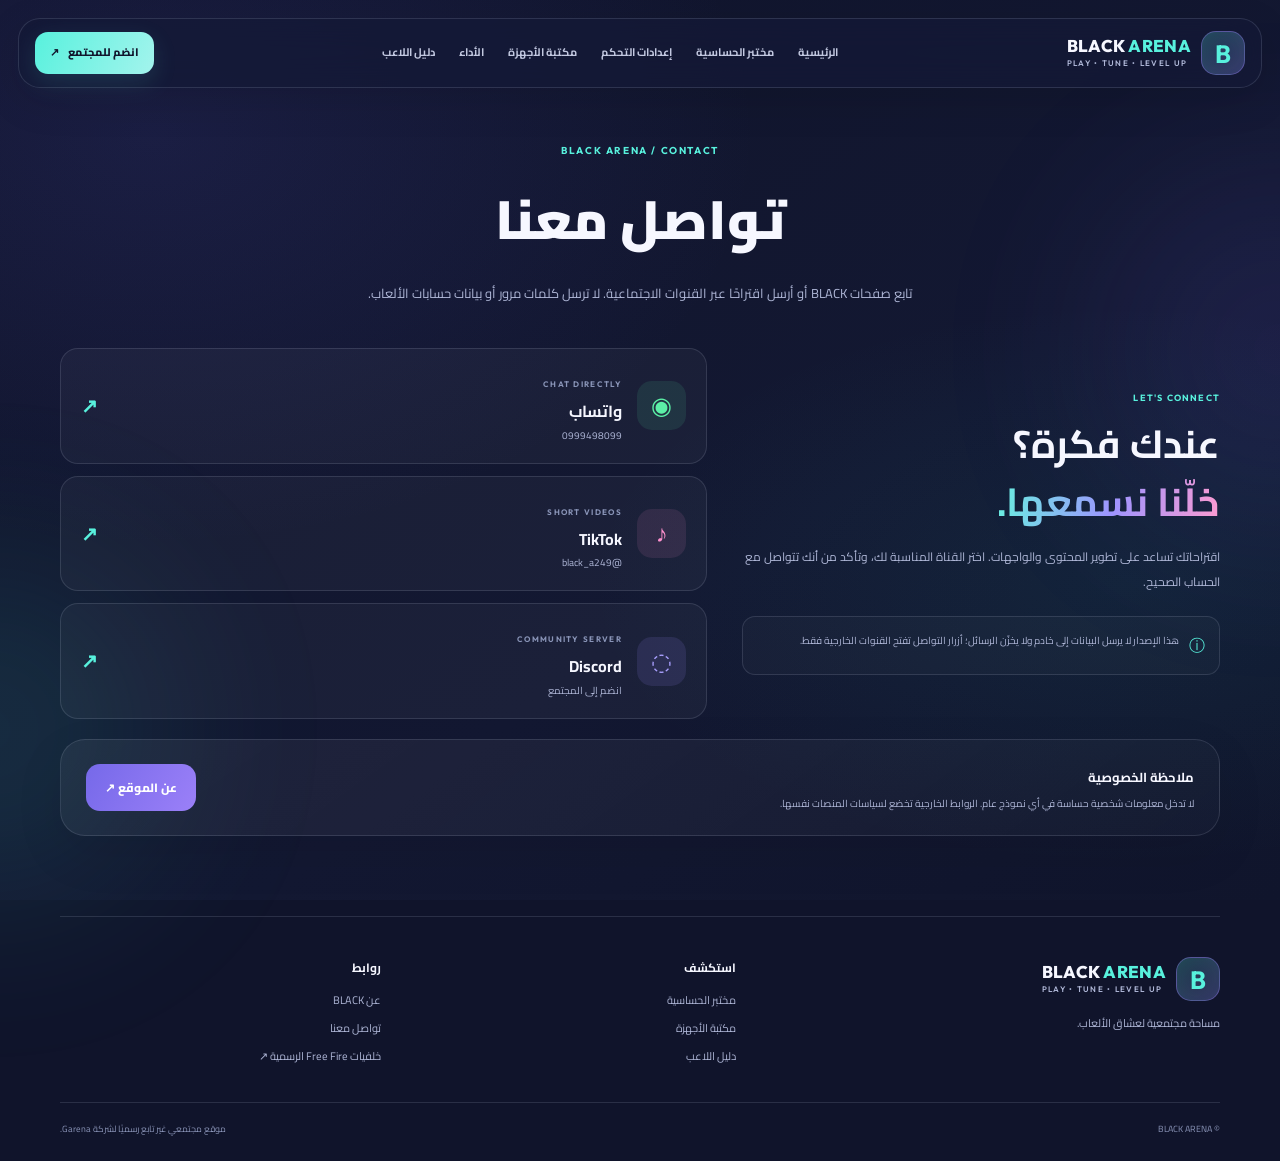
==== contact.html @ 055fcd94 "Add files via upload" ====
<!doctype html>
<html lang="ar" dir="rtl">
<head><meta charset="utf-8"><meta name="viewport" content="width=device-width, initial-scale=1"><meta name="theme-color" content="#11152e">
<link rel="preconnect" href="https://fonts.googleapis.com"><link rel="preconnect" href="https://fonts.gstatic.com" crossorigin><link href="https://fonts.googleapis.com/css2?family=Cairo:wght@400;500;600;700;800;900&family=Outfit:wght@500;600;700;800;900&display=swap" rel="stylesheet"><link rel="stylesheet" href="style.css"><script src="script.js" defer></script><title>تواصل معنا — BLACK ARENA</title></head><body data-page="contact"><div class="page-glow glow-one"></div><div class="page-glow glow-two"></div><header class="site-header"><a class="brand" href="index.html"><span class="brand-mark"><b>B</b></span><span class="brand-copy"><strong>BLACK<span> ARENA</span></strong><small>PLAY • TUNE • LEVEL UP</small></span></a><button class="menu-toggle" aria-label="فتح القائمة" aria-expanded="false">☰</button><nav class="main-nav" aria-label="القائمة الرئيسية"><a href="index.html" data-nav="home">الرئيسية</a><a href="sensitivity.html" data-nav="sensitivity">مختبر الحساسية</a><a href="aim.html" data-nav="aim">إعدادات التحكم</a><a href="devices.html" data-nav="devices">مكتبة الأجهزة</a><a href="performance.html" data-nav="performance">الأداء</a><a href="guides.html" data-nav="guides">دليل اللاعب</a></nav><a class="header-cta" href="contact.html">انضم للمجتمع <span>↗</span></a></header><main class="inner-page wrap"><div class="page-hero"><span class="kicker">BLACK ARENA / CONTACT</span><h1>تواصل معنا</h1><p>تابع صفحات BLACK أو أرسل اقتراحًا عبر القنوات الاجتماعية. لا ترسل كلمات مرور أو بيانات حسابات الألعاب.</p></div>
<section class="contact-layout"><div class="contact-copy"><span class="feature-tag">LET'S CONNECT</span><h2>عندك فكرة؟<br><span class="gradient-text">خلّنا نسمعها.</span></h2><p>اقتراحاتك تساعد على تطوير المحتوى والواجهات. اختر القناة المناسبة لك، وتأكد من أنك تتواصل مع الحساب الصحيح.</p><div class="contact-note"><span>ⓘ</span><p>هذا الإصدار لا يرسل البيانات إلى خادم ولا يخزّن الرسائل؛ أزرار التواصل تفتح القنوات الخارجية فقط.</p></div></div><div class="contact-cards"><a class="social-card social-whatsapp" href="https://wa.me/249999498099" target="_blank" rel="noopener noreferrer"><span class="social-icon">◉</span><div><small>CHAT DIRECTLY</small><h3>واتساب</h3><p>0999498099</p></div><b>↗</b></a><a class="social-card social-tiktok" href="https://www.tiktok.com/@black_a249?_r=1&_d=f36534k5eh95i8&sec_uid=MS4wLjABAAAAKTPJg4GLZUx3n8ylb9LvsB0ZUMlFi52IqfFSyag60JWUrMY03iT5cvW6ySjj3106&share_author_id=7316753272654676997&sharer_language=en&source=h5_m&u_code=ebk31dcdimb7fj&timestamp=1791975899&user_id=7316753272654676997&sec_user_id=MS4wLjABAAAAKTPJg4GLZUx3n8ylb9LvsB0ZUMlFi52IqfFSyag60JWUrMY03iT5cvW6ySjj3106&item_author_type=1&utm_source=copy&utm_campaign=client_share&utm_medium=android&share_iid=7656790949112858386&share_link_id=9d5d5c87-ab02-4333-8d28-c91edbd0590c&share_app_id=1233&ugbiz_name=ACCOUNT&ug_btm=b8727%2Cb7360&social_share_type=5&enable_checksum=1" target="_blank" rel="noopener noreferrer"><span class="social-icon">♪</span><div><small>SHORT VIDEOS</small><h3>TikTok</h3><p>@black_a249</p></div><b>↗</b></a><a class="social-card social-discord" href="https://discord.gg/MVJz4VVUH" target="_blank" rel="noopener noreferrer"><span class="social-icon">◌</span><div><small>COMMUNITY SERVER</small><h3>Discord</h3><p>انضم إلى المجتمع</p></div><b>↗</b></a></div></section>
<section class="official-source"><div><strong>ملاحظة الخصوصية</strong><p>لا تدخل معلومات شخصية حساسة في أي نموذج عام. الروابط الخارجية تخضع لسياسات المنصات نفسها.</p></div><a href="about.html" class="btn btn-secondary">عن الموقع ↗</a></section></main><footer class="site-footer compact-footer"><div class="footer-brand"><a class="brand" href="index.html"><span class="brand-mark"><b>B</b></span><span class="brand-copy"><strong>BLACK<span> ARENA</span></strong><small>PLAY • TUNE • LEVEL UP</small></span></a><p>مساحة مجتمعية لعشاق الألعاب.</p></div><div class="footer-links"><strong>استكشف</strong><a href="sensitivity.html">مختبر الحساسية</a><a href="devices.html">مكتبة الأجهزة</a><a href="guides.html">دليل اللاعب</a></div><div class="footer-links"><strong>روابط</strong><a href="about.html">عن BLACK</a><a href="contact.html">تواصل معنا</a><a href="https://ff.garena.com/en/wallpaper/" target="_blank" rel="noopener noreferrer">خلفيات Free Fire الرسمية ↗</a></div><div class="footer-bottom"><span>© <span data-year></span> BLACK ARENA</span><span>موقع مجتمعي غير تابع رسميًا لشركة Garena.</span></div></footer></body></html>
---- style.css ----
@import url('https://fonts.googleapis.com/css2?family=Cairo:wght@400;500;600;700;800;900&family=Outfit:wght@500;600;700;800;900&display=swap');
:root{--bg:#10142b;--bg2:#151a38;--panel:#1b2144;--panel-soft:rgba(255,255,255,.055);--text:#f6f7ff;--muted:#aeb6d6;--cyan:#58f1dd;--purple:#9c8cff;--pink:#ff91ce;--blue:#7bc7ff;--line:rgba(220,229,255,.13);--shadow:0 24px 70px rgba(2,5,24,.3);--radius:26px;--font:'Cairo',sans-serif}
*{box-sizing:border-box}html{scroll-behavior:smooth;scroll-padding-top:100px}body{margin:0;background:var(--bg);color:var(--text);font-family:var(--font);line-height:1.8;overflow-x:hidden}body:before{content:"";position:fixed;inset:0;z-index:-2;pointer-events:none;background:radial-gradient(ellipse at 12% 15%,rgba(87,85,205,.14),transparent 38%),radial-gradient(ellipse at 88% 65%,rgba(41,191,189,.08),transparent 34%),linear-gradient(145deg,#10142b,#131832 60%,#10152c)}a{color:inherit;text-decoration:none}button,input,select{font:inherit}button,a{-webkit-tap-highlight-color:transparent}button{cursor:pointer}.wrap{width:min(1160px,calc(100% - 44px));margin-inline:auto}.page-glow{position:fixed;width:340px;height:340px;border-radius:50%;filter:blur(100px);opacity:.12;z-index:-1;pointer-events:none}.glow-one{background:#7a6dff;top:20%;right:-170px}.glow-two{background:#42e9d5;bottom:0;left:-180px}.site-header{width:min(1280px,calc(100% - 36px));margin:18px auto 0;padding:12px 16px;display:flex;align-items:center;justify-content:space-between;gap:20px;border:1px solid var(--line);border-radius:22px;background:rgba(20,25,54,.78);backdrop-filter:blur(22px);position:sticky;top:12px;z-index:100;box-shadow:0 12px 42px rgba(0,0,0,.12)}.brand{display:flex;align-items:center;gap:10px;flex-shrink:0}.brand-mark{width:44px;height:44px;border-radius:15px;display:grid;place-items:center;background:linear-gradient(140deg,rgba(88,241,221,.2),rgba(156,140,255,.25));border:1px solid rgba(156,140,255,.38);color:var(--cyan);box-shadow:inset 0 0 18px rgba(88,241,221,.07);font-family:Outfit,sans-serif;font-size:25px;font-weight:900}.brand-mark svg{width:36px;height:36px}.brand-copy{display:flex;flex-direction:column;line-height:1.25}.brand-copy strong{font:800 17px/1.2 Outfit,sans-serif;letter-spacing:.3px;direction:ltr;text-align:left}.brand-copy strong span{color:var(--cyan)}.brand-copy small{font:600 8px/1.6 Outfit,sans-serif;letter-spacing:1.3px;color:var(--muted);direction:ltr;text-align:left}.main-nav{display:flex;align-items:center;justify-content:center;gap:4px}.main-nav a{font-size:11px;font-weight:700;color:#c2c8e0;padding:9px 10px;border-radius:12px;white-space:nowrap;transition:background .25s,color .25s,transform .25s}.main-nav a:hover,.main-nav a.active{background:rgba(156,140,255,.13);color:var(--cyan)}.header-cta{font-size:11px;font-weight:800;white-space:nowrap;padding:11px 15px;border-radius:13px;color:#11152c;background:linear-gradient(115deg,var(--cyan),#a3f4ed);box-shadow:0 8px 25px rgba(88,241,221,.13);transition:transform .25s,box-shadow .25s}.header-cta span,.btn span{margin-inline-start:7px}.header-cta:hover,.btn:hover{transform:translateY(-3px);box-shadow:0 12px 32px rgba(88,241,221,.16)}.menu-toggle{display:none;background:none;color:var(--text);border:1px solid var(--line);border-radius:12px;padding:7px 12px;font-size:20px}.hero{display:grid;grid-template-columns:1fr 1.02fr;gap:48px;align-items:center;padding-top:72px;padding-bottom:78px;min-height:600px}.hero-copy{position:relative;z-index:2}.eyebrow,.kicker{font:700 10px/1.6 Outfit,var(--font);letter-spacing:1.6px;color:var(--cyan);display:flex;align-items:center;gap:9px}.eyebrow{font-family:var(--font);letter-spacing:.3px;font-size:12px;color:#b6c1e6}.status-dot,.live-dot{display:inline-block;width:7px;height:7px;border-radius:50%;background:var(--cyan);box-shadow:0 0 13px var(--cyan)}.eyebrow-line{width:35px;height:1px;background:linear-gradient(90deg,var(--purple),transparent)}h1,h2,h3,p{margin-top:0}.hero h1{font-size:clamp(42px,5.2vw,70px);line-height:1.28;letter-spacing:-1.5px;margin:20px 0 18px;font-weight:900}.gradient-text{background:linear-gradient(100deg,#66f3df 0%,#9e94ff 52%,#ff9bd0 100%);-webkit-background-clip:text;background-clip:text;color:transparent}.hero-description{max-width:500px;color:#b9c1df;font-size:14px;line-height:2.1;margin-bottom:27px}.hero-actions{display:flex;gap:12px;flex-wrap:wrap}.btn{display:inline-flex;align-items:center;justify-content:center;border:0;border-radius:14px;padding:13px 19px;font-size:12px;font-weight:800;transition:transform .25s,box-shadow .25s,background .25s}.btn-primary{color:#11152b;background:linear-gradient(115deg,var(--cyan),#9cefe7)}.btn-quiet{color:#e5e8fa;background:rgba(255,255,255,.04);border:1px solid var(--line)}.btn-secondary{color:#fff;background:linear-gradient(120deg,#7669e9,#9b80f8)}.btn-light{background:#f5f7ff;color:#1a1e3a}.play-icon{display:grid;place-items:center;width:25px;height:25px;border-radius:50%;font-size:9px;background:rgba(255,255,255,.12);margin-inline-end:8px}.hero-proof{display:flex;align-items:center;gap:13px;margin-top:36px}.avatar-stack{display:flex;direction:ltr}.avatar-stack span{width:33px;height:33px;display:grid;place-items:center;border:2px solid var(--bg);border-radius:50%;margin-left:-8px;background:linear-gradient(135deg,#65e9db,#8f7bff);font:800 10px Outfit;color:#171a38}.avatar-stack span:nth-child(2){background:linear-gradient(135deg,#ff9dce,#877cff);color:#fff}.avatar-stack span:nth-child(3){background:#242b54;color:var(--cyan)}.hero-proof strong,.hero-proof small{display:block}.hero-proof strong{font-size:11px}.hero-proof small{font-size:10px;color:var(--muted)}.hero-art{position:relative;min-width:0;padding:18px 12px 22px}.hero-image-frame{height:435px;position:relative;overflow:hidden;border-radius:30px;border:1px solid rgba(255,255,255,.2);box-shadow:0 35px 100px rgba(2,5,24,.4);transform:rotate(1.2deg);background:linear-gradient(135deg,#242957,#232045)}.hero-image{width:100%;height:100%;object-fit:cover;display:block;filter:saturate(1.06);transition:transform .8s}.hero-image-frame:hover .hero-image{transform:scale(1.045)}.image-vignette{position:absolute;inset:0;background:linear-gradient(180deg,rgba(10,14,34,.02) 20%,rgba(10,14,34,.08) 42%,rgba(10,14,34,.92) 100%),linear-gradient(90deg,rgba(99,83,231,.1),transparent)}.image-tag{position:absolute;top:18px;right:18px;background:rgba(17,21,46,.72);border:1px solid rgba(255,255,255,.17);backdrop-filter:blur(12px);border-radius:10px;padding:8px 11px;font:700 8px Outfit;letter-spacing:1px;display:flex;align-items:center;gap:8px;direction:ltr}.image-caption{position:absolute;bottom:25px;right:27px;left:27px;display:flex;flex-direction:column;align-items:flex-start}.image-caption small{font:700 9px Outfit;letter-spacing:2px;color:var(--cyan)}.image-caption strong{font:900 clamp(34px,4vw,50px)/1.25 Outfit;letter-spacing:1px}.image-caption span{font-size:12px;color:#d6dbf0}.float-card{position:absolute;z-index:3;display:flex;align-items:center;gap:10px;padding:12px 15px;border:1px solid rgba(255,255,255,.16);border-radius:17px;background:rgba(24,30,66,.87);backdrop-filter:blur(20px);box-shadow:var(--shadow);animation:float 6s ease-in-out infinite}.float-card-top{top:60px;left:-20px}.float-card-bottom{bottom:54px;right:-22px}.float-icon{width:35px;height:35px;display:grid;place-items:center;border-radius:12px;font-size:19px}.icon-cyan{background:rgba(88,241,221,.13);color:var(--cyan)}.icon-purple{background:rgba(156,140,255,.16);color:#b9adff}.float-card small,.float-card strong{display:block}.float-card small{font:700 8px Outfit;letter-spacing:1px;color:var(--muted)}.float-card strong{font-size:10px}.mini-bars{display:flex;align-items:end;gap:3px;height:22px;margin-inline-start:6px}.mini-bars i{display:block;width:4px;border-radius:3px;background:var(--cyan);height:45%}.mini-bars i:nth-child(2){height:70%}.mini-bars i:nth-child(3){height:55%}.mini-bars i:nth-child(4){height:90%}.mini-bars i:nth-child(5){height:65%}.hero-orbit{position:absolute;border:1px solid rgba(156,140,255,.22);border-radius:50%;z-index:-1;pointer-events:none}.orbit-one{width:360px;height:360px;right:-20px;top:30px}.orbit-two{width:420px;height:420px;right:-50px;top:0;border-color:rgba(88,241,221,.12)}@keyframes float{0%,100%{transform:translateY(0)}50%{transform:translateY(-9px)}}.ticker{overflow:hidden;border-block:1px solid var(--line);background:rgba(255,255,255,.018);padding:14px 0}.ticker-track{display:flex;align-items:center;justify-content:space-around;gap:40px;min-width:800px;color:#c8cce3;font:700 10px Outfit;letter-spacing:2px;direction:ltr}.ticker-track b{color:var(--cyan);font-size:17px}.section{padding-top:82px;padding-bottom:78px}.section-heading{display:flex;justify-content:space-between;align-items:end;gap:30px;margin-bottom:30px}.section-heading h2,.showcase h2,.community-band h2{font-size:clamp(26px,3.3vw,39px);line-height:1.45;margin:8px 0 0;font-weight:900}.section-heading>p{max-width:370px;color:var(--muted);font-size:12px;margin:0;line-height:2}.feature-grid{display:grid;grid-template-columns:repeat(3,minmax(0,1fr));gap:17px}.feature-card{background:linear-gradient(145deg,rgba(255,255,255,.06),rgba(255,255,255,.025));border:1px solid var(--line);border-radius:24px;overflow:hidden;min-width:0;transition:transform .35s,border-color .35s,background .35s;display:flex;flex-direction:column}.feature-card:hover{transform:translateY(-7px);border-color:rgba(88,241,221,.35);background:linear-gradient(145deg,rgba(88,241,221,.07),rgba(255,255,255,.025))}.feature-card-large{grid-column:span 2;display:grid;grid-template-columns:.95fr 1.05fr;grid-template-rows:auto 1fr}.feature-card-large .card-topline{grid-column:1/-1}.card-topline{display:flex;justify-content:space-between;align-items:center;padding:19px 20px 0}.card-number{font:700 9px Outfit;letter-spacing:1.4px;color:#8f9abd}.card-arrow{display:grid;place-items:center;width:31px;height:31px;border-radius:10px;border:1px solid var(--line);color:var(--cyan);transition:transform .3s}.feature-card:hover .card-arrow{transform:rotate(45deg)}.feature-visual{height:190px;position:relative;overflow:hidden;margin:12px 16px 0;border-radius:18px;background:#242a53}.feature-card-large .feature-visual{height:auto;min-height:235px;grid-row:2;grid-column:1}.feature-content{padding:18px 22px 23px}.feature-card-large .feature-content{grid-row:2;grid-column:2;align-self:center}.feature-tag{font:700 9px Outfit;letter-spacing:1.2px;color:var(--cyan);display:block}.feature-content h3{font-size:19px;margin:8px 0 7px;font-weight:800}.feature-content p{font-size:11px;color:var(--muted);line-height:2;margin-bottom:15px}.text-link{display:inline-flex;align-items:center;gap:12px;font-size:11px;font-weight:800;color:#e5e8ff}.text-link b{color:var(--cyan);font-size:18px;transition:transform .25s}.text-link:hover b{transform:translateX(-4px)}.visual-sensitivity{background:radial-gradient(circle at 70% 40%,#514ca3,#22264b 70%)}.dial{position:absolute;border:1px solid rgba(88,241,221,.55);border-radius:50%;transform:rotate(-28deg)}.dial-one{width:190px;height:190px;top:20px;right:10px;border-right-color:transparent}.dial-two{width:145px;height:145px;top:43px;right:33px;border-color:rgba(156,140,255,.75);border-left-color:transparent}.visual-label{position:absolute;bottom:18px;left:18px;font:900 18px/1.2 Outfit;letter-spacing:1px;color:rgba(255,255,255,.85);direction:ltr}.visual-spark{position:absolute;top:25px;left:27px;color:var(--cyan);font-size:26px}.visual-control{background:radial-gradient(circle at 50% 45%,#3d477e,#1b2144)}.control-orb{position:absolute;inset:0;display:grid;place-items:center;font-size:75px;color:#8df5e6;text-shadow:0 0 30px rgba(88,241,221,.4)}.control-ring{position:absolute;width:150px;height:150px;border:1px solid rgba(156,140,255,.55);border-radius:50%;top:20px;left:calc(50% - 75px)}.control-chip{position:absolute;bottom:12px;right:14px;border:1px solid var(--line);padding:3px 9px;border-radius:7px;font:700 9px Outfit;color:var(--cyan)}.visual-devices{background:linear-gradient(145deg,#272a59,#1b2144)}.phone{position:absolute;width:73px;height:143px;border:2px solid rgba(255,255,255,.7);border-radius:17px;background:linear-gradient(150deg,#74f3df,#6e65d7);box-shadow:0 10px 30px rgba(0,0,0,.3)}.phone:before{content:"";position:absolute;top:6px;left:calc(50% - 12px);width:24px;height:4px;border-radius:5px;background:#161a38}.phone-back{top:24px;left:calc(50% - 58px);transform:rotate(-12deg);opacity:.75;background:linear-gradient(150deg,#ff9bcf,#7569ed)}.phone-front{top:35px;left:calc(50% - 5px);transform:rotate(10deg)}.phone-front span{position:absolute;inset:15px 7px 8px;border-radius:8px;background:linear-gradient(140deg,rgba(255,255,255,.5),transparent)}.device-signal{position:absolute;top:18px;right:19px;color:var(--cyan);font-size:27px}.visual-performance{background:linear-gradient(145deg,#262958,#1c2144)}.performance-grid{position:absolute;inset:0;background-image:linear-gradient(rgba(255,255,255,.07) 1px,transparent 1px),linear-gradient(90deg,rgba(255,255,255,.07) 1px,transparent 1px);background-size:22px 22px;mask-image:linear-gradient(90deg,transparent,#000)}.performance-number{position:absolute;top:37px;right:25px;font:900 42px Outfit;color:#f5f5ff;direction:ltr}.performance-number span{color:var(--cyan);font-size:23px}.performance-wave{position:absolute;bottom:35px;left:20px;right:20px;height:50px;border-top:3px solid var(--cyan);transform:skewY(-12deg);filter:drop-shadow(0 0 8px rgba(88,241,221,.6))}.showcase{display:grid;grid-template-columns:1fr 1fr;align-items:center;gap:65px;padding-top:20px;padding-bottom:95px}.showcase-image{height:340px;border-radius:26px;overflow:hidden;position:relative;border:1px solid var(--line);box-shadow:var(--shadow)}.showcase-image img{width:100%;height:100%;object-fit:cover;display:block;transition:transform .8s}.showcase-image:hover img{transform:scale(1.05)}.showcase-badge{position:absolute;bottom:17px;left:17px;background:rgba(17,21,46,.78);border:1px solid var(--line);padding:7px 11px;border-radius:9px;font:700 9px Outfit;letter-spacing:1px}.showcase-copy>p{font-size:13px;color:var(--muted);line-height:2.1;max-width:480px;margin:18px 0 25px}.community-band{display:flex;align-items:center;gap:20px;padding:28px 32px;margin-bottom:90px;border-radius:26px;background:linear-gradient(105deg,rgba(88,241,221,.12),rgba(156,140,255,.16),rgba(255,145,206,.1));border:1px solid rgba(156,140,255,.25)}.community-icon{width:58px;height:58px;border-radius:18px;display:grid;place-items:center;background:linear-gradient(135deg,var(--cyan),var(--purple));color:#151a35;font-size:28px;flex-shrink:0}.community-band>div:nth-child(2){flex:1}.community-band h2{font-size:24px;margin:4px 0}.community-band p{margin:0;color:var(--muted);font-size:11px}.site-footer{width:min(1160px,calc(100% - 44px));margin:0 auto;padding:40px 0 24px;display:grid;grid-template-columns:1.4fr 1fr 1fr;gap:35px;border-top:1px solid var(--line)}.footer-brand p{color:var(--muted);font-size:11px;margin:13px 0}.footer-links{display:flex;flex-direction:column;align-items:flex-start;gap:8px}.footer-links strong{font-size:12px;margin-bottom:5px}.footer-links a{font-size:11px;color:var(--muted);transition:color .2s}.footer-links a:hover{color:var(--cyan)}.footer-bottom{grid-column:1/-1;border-top:1px solid var(--line);padding-top:18px;display:flex;justify-content:space-between;gap:15px;color:#8993b6;font-size:9px}.inner-page{padding-top:55px;padding-bottom:70px;min-height:65vh}.page-hero{text-align:center;max-width:740px;margin:0 auto 42px}.page-hero .kicker{justify-content:center}.page-hero h1{font-size:clamp(36px,5vw,54px);font-weight:900;margin:12px 0}.page-hero p{font-size:13px;color:var(--muted);line-height:2;max-width:650px;margin:0 auto}.tool-panel,.info-card,.split-panel,.device-card,.guide-card,.performance-hero,.about-hero,.disclaimer-card,.official-source{border:1px solid var(--line);border-radius:25px;background:linear-gradient(145deg,rgba(255,255,255,.055),rgba(255,255,255,.02));box-shadow:0 18px 50px rgba(0,0,0,.08)}.tool-panel{padding:27px;margin-bottom:24px}.panel-heading{display:flex;justify-content:space-between;align-items:center;gap:15px;margin-bottom:22px}.panel-heading h2{font-size:23px;margin:7px 0 4px}.panel-heading p{font-size:11px;color:var(--muted);margin:0}.panel-symbol{width:52px;height:52px;border-radius:17px;background:rgba(88,241,221,.1);display:grid;place-items:center;color:var(--cyan);font-size:28px}.form-grid{display:grid;grid-template-columns:repeat(3,1fr);gap:14px;margin-bottom:20px}.field-label{display:flex;flex-direction:column;gap:8px;font-size:11px;font-weight:700;color:#dce2fb}.field-label select,.search-box input{width:100%;border:1px solid rgba(255,255,255,.14);border-radius:13px;background:#171c3b;color:#f5f7ff;padding:12px 13px;outline:none}.field-label select:focus,.search-box input:focus{border-color:var(--cyan);box-shadow:0 0 0 3px rgba(88,241,221,.08)}.field-label option{background:#171c3b}.settings-results{display:grid;grid-template-columns:repeat(5,1fr);gap:12px;margin-top:25px}.setting-result{padding:15px 13px;border:1px solid var(--line);border-radius:16px;background:rgba(7,10,29,.16)}.setting-result span{font-size:10px;color:var(--muted);display:block}.setting-result strong{font:800 25px Outfit;display:block;margin:4px 0 12px;color:#f7f8ff}.setting-track{height:5px;border-radius:5px;background:rgba(255,255,255,.1);overflow:hidden}.setting-track i{display:block;width:0;height:100%;background:linear-gradient(90deg,var(--cyan),var(--purple));border-radius:5px;transition:width .6s}.notice{display:flex;align-items:flex-start;gap:10px;padding:13px 15px;border-radius:13px;background:rgba(88,241,221,.055);border:1px solid rgba(88,241,221,.12);color:#b9c4e1;font-size:10px;line-height:2;margin:18px 0 0}.notice span{color:var(--cyan);font-size:16px}.info-grid{display:grid;gap:16px}.two-col{grid-template-columns:repeat(2,1fr)}.info-card{padding:23px}.info-icon{width:40px;height:40px;border-radius:13px;background:rgba(156,140,255,.14);display:grid;place-items:center;color:#bcb2ff;font-size:19px;margin-bottom:13px}.info-card h3{font-size:16px;margin:0 0 8px}.info-card p{font-size:11px;color:var(--muted);line-height:2;margin:0}.split-panel{padding:30px;display:grid;grid-template-columns:1fr 1fr;align-items:center;gap:35px}.split-copy h2,.performance-hero h2,.contact-copy h2{font-size:32px;line-height:1.5;margin:12px 0}.split-copy>p,.performance-hero p,.contact-copy>p{font-size:12px;color:var(--muted);line-height:2.1}.check-list{padding:0 18px 0 0;margin:20px 0 24px;list-style:none}.check-list li{font-size:11px;color:#d4dbf5;margin:10px 0;position:relative}.check-list li:before{content:"✓";position:absolute;right:-20px;color:var(--cyan);font-weight:900}.hud-demo{height:320px;border:1px solid rgba(156,140,255,.25);border-radius:22px;position:relative;overflow:hidden;background:radial-gradient(circle at center,rgba(112,103,232,.18),transparent 55%),linear-gradient(135deg,#191f43,#12172f)}.hud-demo:before{content:"";position:absolute;inset:0;background-image:linear-gradient(rgba(255,255,255,.035) 1px,transparent 1px),linear-gradient(90deg,rgba(255,255,255,.035) 1px,transparent 1px);background-size:25px 25px}.hud-top{position:absolute;top:18px;right:18px;left:18px;display:flex;gap:6px;align-items:center}.hud-top i{width:6px;height:6px;background:var(--cyan);border-radius:50%}.hud-top span{margin-right:auto;font:700 8px Outfit;letter-spacing:1px;color:#98a3ca}.hud-crosshair{position:absolute;top:45%;left:50%;color:var(--cyan);font-size:38px;transform:translate(-50%,-50%)}.hud-circle{position:absolute;border:1px solid rgba(88,241,221,.55);border-radius:50%;display:grid;place-items:center;background:rgba(88,241,221,.08);color:#d8fff8;font:700 12px Outfit}.hud-a{width:58px;height:58px;bottom:48px;left:37px}.hud-b{width:43px;height:43px;bottom:75px;right:40px;border-color:rgba(255,145,206,.65)}.hud-c{width:35px;height:35px;bottom:29px;right:95px;border-color:rgba(156,140,255,.8)}.hud-joystick{position:absolute;width:90px;height:90px;border:1px solid rgba(255,255,255,.18);border-radius:50%;bottom:27px;left:100px;background:rgba(255,255,255,.025)}.hud-joystick span{position:absolute;width:34px;height:34px;border-radius:50%;background:rgba(156,140,255,.25);border:1px solid #a99cff;top:27px;left:27px}.hud-note{position:absolute;top:50px;left:18px;font:700 7px Outfit;letter-spacing:1px;color:#737fa9}.mini-grid{display:grid;grid-template-columns:repeat(3,1fr);gap:16px}.step-number{font:900 24px Outfit;color:var(--cyan);display:block;margin-bottom:13px}.device-toolbar{display:flex;justify-content:space-between;gap:18px;align-items:center;margin-bottom:22px}.search-box{display:flex;align-items:center;gap:10px;flex:1;max-width:440px;border:1px solid var(--line);border-radius:14px;background:rgba(255,255,255,.035);padding:0 12px}.search-box span{font-size:22px;color:var(--cyan)}.search-box input{border:0;background:transparent;padding:12px 0}.search-box input:focus{box-shadow:none}.filter-pills{display:flex;gap:7px;flex-wrap:wrap}.filter-pill{border:1px solid var(--line);background:transparent;color:var(--muted);border-radius:10px;padding:8px 13px;font-size:10px;font-weight:700}.filter-pill.active,.filter-pill:hover{background:rgba(88,241,221,.1);border-color:rgba(88,241,221,.3);color:var(--cyan)}.device-grid{display:grid;grid-template-columns:repeat(3,1fr);gap:17px}.device-card{overflow:hidden}.device-art{height:190px;position:relative;display:grid;place-items:center;overflow:hidden}.device-art:before{content:"";position:absolute;width:210px;height:210px;border:1px solid rgba(255,255,255,.12);border-radius:50%;box-shadow:0 0 0 25px rgba(255,255,255,.025),0 0 0 50px rgba(255,255,255,.02)}.device-art>b{position:absolute;top:13px;left:15px;font:800 11px Outfit;letter-spacing:1px;color:rgba(255,255,255,.55)}.device-art-a{background:linear-gradient(135deg,#2d426b,#202344)}.device-art-b{background:linear-gradient(135deg,#4d3d84,#202344)}.device-art-c{background:linear-gradient(135deg,#236b78,#202344)}.device-art .phone-mock{width:80px;height:140px;border-radius:17px;border:2px solid rgba(255,255,255,.6);position:relative;background:linear-gradient(145deg,rgba(88,241,221,.5),rgba(156,140,255,.45));box-shadow:0 20px 45px rgba(0,0,0,.3);z-index:1}.phone-mock:before{content:"";position:absolute;top:5px;left:calc(50% - 14px);width:28px;height:5px;border-radius:5px;background:#11152e}.phone-mock span{position:absolute;inset:18px 7px 7px;border-radius:10px;background:linear-gradient(135deg,rgba(255,255,255,.3),rgba(255,255,255,.02))}.device-card-body{padding:20px}.device-category{font:700 9px Outfit;letter-spacing:1.4px;color:var(--cyan)}.device-card h3{font-size:18px;margin:7px 0}.device-card p{font-size:11px;line-height:2;color:var(--muted);min-height:65px}.spec-row{display:flex;justify-content:space-between;gap:10px;border-top:1px solid var(--line);padding:9px 0;font-size:10px}.spec-row span{color:#8994b7}.spec-row strong{font-weight:700}.performance-hero{padding:30px;display:grid;grid-template-columns:1.2fr .8fr;gap:30px;align-items:center;margin-bottom:18px}.fps-visual{padding:20px;border:1px solid var(--line);border-radius:20px;background:rgba(6,9,28,.2);min-width:0}.fps-label{font:700 8px Outfit;letter-spacing:1.5px;color:var(--muted)}.fps-visual>strong{display:block;font:900 50px Outfit;margin:6px 0;direction:ltr;text-align:right}.fps-visual>strong span{color:var(--cyan)}.fps-chart{height:95px;display:flex;align-items:end;gap:7px;border-bottom:1px solid rgba(255,255,255,.13);background:repeating-linear-gradient(0deg,transparent 0 23px,rgba(255,255,255,.05) 24px)}.fps-chart i{height:var(--h);flex:1;border-radius:5px 5px 0 0;background:linear-gradient(180deg,var(--cyan),rgba(156,140,255,.35));min-width:4px}.fps-visual small{font-size:8px;color:#8792b7;display:block;margin-top:10px}.performance-cards{margin-bottom:20px}.checklist{display:grid;grid-template-columns:1fr 1fr;gap:12px}.checklist label{display:flex;align-items:center;gap:10px;padding:13px;border-radius:13px;background:rgba(255,255,255,.025);border:1px solid var(--line);font-size:11px;color:#dbe1f8}.checklist input{accent-color:#58f1dd;width:17px;height:17px}.checklist-status{font-size:10px;color:var(--cyan);margin-top:15px}.guide-feature{display:grid;grid-template-columns:1fr 1fr;gap:30px;align-items:center;padding:20px;border:1px solid var(--line);border-radius:25px;background:rgba(255,255,255,.035);margin-bottom:18px}.guide-feature>img{width:100%;height:260px;object-fit:cover;border-radius:18px}.guide-feature-copy{padding:12px}.guide-feature h2{font-size:27px;margin:10px 0}.guide-feature p{font-size:12px;color:var(--muted);line-height:2}.guide-grid{display:grid;grid-template-columns:repeat(2,1fr);gap:16px}.guide-card{padding:24px;transition:transform .3s,border-color .3s}.guide-card:hover{transform:translateY(-4px);border-color:rgba(88,241,221,.3)}.guide-index{font:700 9px Outfit;letter-spacing:1.3px;color:#8490b4}.guide-symbol{width:53px;height:53px;border-radius:16px;display:grid;place-items:center;font-size:26px;margin:16px 0}.symbol-a{background:rgba(88,241,221,.12);color:var(--cyan)}.symbol-b{background:rgba(156,140,255,.14);color:#b6aaff}.symbol-c{background:rgba(255,145,206,.12);color:var(--pink)}.symbol-d{background:rgba(123,199,255,.13);color:var(--blue)}.guide-card h3{font-size:17px;margin:0 0 8px}.guide-card p{font-size:11px;line-height:2;color:var(--muted);min-height:65px}.official-source{display:flex;align-items:center;justify-content:space-between;gap:20px;padding:22px 25px;margin-top:20px}.official-source strong{font-size:13px}.official-source p{font-size:10px;color:var(--muted);margin:4px 0 0}.about-hero{display:grid;grid-template-columns:.65fr 1.35fr;align-items:center;gap:35px;padding:35px;margin-bottom:18px}.about-emblem{display:grid;place-items:center;min-height:230px;border-radius:22px;background:radial-gradient(circle,rgba(156,140,255,.2),transparent 65%),rgba(255,255,255,.02)}.about-emblem svg{width:160px;max-width:80%;filter:drop-shadow(0 15px 25px rgba(88,241,221,.13))}.about-hero h2{font-size:32px;line-height:1.45;margin:9px 0}.about-hero p{font-size:12px;line-height:2.1;color:var(--muted);margin:0}.disclaimer-card{padding:20px 24px;margin-top:18px;border-color:rgba(255,145,206,.2)}.disclaimer-card strong{font-size:13px;color:var(--pink)}.disclaimer-card p{font-size:10px;color:var(--muted);line-height:2;margin:7px 0 0}.contact-layout{display:grid;grid-template-columns:.85fr 1.15fr;gap:35px;align-items:center}.contact-copy{padding:20px 0}.contact-copy h2{font-size:39px}.contact-note{display:flex;gap:10px;padding:14px;border:1px solid var(--line);border-radius:13px;background:rgba(255,255,255,.025);margin-top:22px}.contact-note span{color:var(--cyan)}.contact-note p{font-size:10px;line-height:2;color:var(--muted);margin:0}.contact-cards{display:flex;flex-direction:column;gap:12px}.social-card{display:flex;align-items:center;gap:15px;padding:18px 20px;border:1px solid var(--line);border-radius:18px;background:rgba(255,255,255,.035);transition:transform .25s,border-color .25s}.social-card:hover{transform:translateX(-5px);border-color:rgba(88,241,221,.35)}.social-icon{width:49px;height:49px;border-radius:15px;display:grid;place-items:center;font-size:24px;background:rgba(255,255,255,.07)}.social-whatsapp .social-icon{color:#5cf0a7;background:rgba(92,240,167,.1)}.social-tiktok .social-icon{color:#ff91ce;background:rgba(255,145,206,.1)}.social-discord .social-icon{color:#aaa0ff;background:rgba(156,140,255,.13)}.social-card div{flex:1}.social-card small{font:700 8px Outfit;letter-spacing:1.3px;color:#8994b7}.social-card h3{font-size:16px;margin:1px 0}.social-card p{font-size:10px;color:var(--muted);margin:0}.social-card>b{color:var(--cyan);font-size:20px}.compact-footer{margin-top:10px}.reveal{opacity:0;transform:translateY(18px);transition:opacity .7s,transform .7s}.reveal.is-visible{opacity:1;transform:translateY(0)}.no-results{grid-column:1/-1;text-align:center;padding:30px;color:var(--muted);border:1px dashed var(--line);border-radius:16px}
@media(max-width:1050px){.main-nav{gap:0}.main-nav a{padding:8px 7px;font-size:10px}.header-cta{padding:10px}.hero{gap:30px}.hero-image-frame{height:390px}.feature-grid{grid-template-columns:repeat(2,minmax(0,1fr))}.feature-card-large{grid-column:span 2}.feature-card:not(.feature-card-large) .feature-visual{height:170px}}
@media(max-width:780px){.wrap{width:min(100% - 30px,600px)}.site-header{width:calc(100% - 24px);margin-top:10px;padding:10px 12px;top:8px;flex-wrap:wrap}.brand-mark{width:39px;height:39px}.brand-copy strong{font-size:15px}.menu-toggle{display:block;margin-right:auto}.header-cta{display:none}.main-nav{display:none;order:5;width:100%;flex-direction:column;align-items:stretch;padding-top:9px;border-top:1px solid var(--line);gap:3px}.main-nav.open{display:flex}.main-nav a{font-size:12px;padding:10px 12px}.hero{grid-template-columns:1fr;gap:25px;padding-top:52px;padding-bottom:50px;min-height:unset}.hero-copy{order:1}.hero-art{order:2;width:min(100%,510px);margin:0 auto;padding:12px 9px 18px}.hero h1{font-size:clamp(42px,10vw,62px)}.hero-description{font-size:12px}.hero-image-frame{height:360px}.float-card-top{left:-3px;top:37px}.float-card-bottom{right:-2px;bottom:35px}.orbit-one{right:0}.orbit-two{right:-30px}.section{padding-top:55px;padding-bottom:50px}.section-heading{display:block}.section-heading>p{margin-top:13px}.feature-grid{grid-template-columns:1fr}.feature-card-large{grid-column:auto;display:flex}.feature-card-large .feature-visual{height:190px;min-height:190px}.feature-card-large .feature-content{align-self:auto}.feature-card-large .card-topline{grid-column:auto}.showcase{grid-template-columns:1fr;gap:25px;padding-bottom:55px}.showcase-image{height:270px}.community-band{flex-wrap:wrap;padding:23px;margin-bottom:55px}.community-band>div:nth-child(2){min-width:calc(100% - 90px)}.community-band .btn{width:100%}.site-footer{width:calc(100% - 30px);grid-template-columns:1fr 1fr;gap:25px}.footer-brand{grid-column:1/-1}.footer-bottom{flex-direction:column;gap:5px}.inner-page{padding-top:40px}.page-hero{margin-bottom:28px}.page-hero h1{font-size:38px}.tool-panel{padding:19px}.form-grid{grid-template-columns:1fr}.settings-results{grid-template-columns:repeat(2,1fr)}.setting-result:last-child{grid-column:1/-1}.two-col,.mini-grid,.device-grid,.performance-cards{grid-template-columns:1fr}.split-panel,.performance-hero,.guide-feature,.about-hero,.contact-layout{grid-template-columns:1fr;padding:20px;gap:22px}.hud-demo{height:270px}.device-toolbar{align-items:stretch;flex-direction:column}.search-box{max-width:none}.filter-pills{justify-content:flex-start}.device-card p{min-height:unset}.fps-visual>strong{text-align:left}.guide-feature>img{height:220px}.guide-grid{grid-template-columns:1fr}.guide-card p{min-height:unset}.about-emblem{min-height:180px}.about-hero h2{font-size:29px}.contact-copy{padding:0}.contact-copy h2{font-size:34px}.official-source{align-items:flex-start;flex-direction:column}.official-source .btn{width:100%}}
@media(max-width:390px){.hero-image-frame{height:300px}.float-card{padding:9px 10px}.float-card strong{font-size:9px}.float-card small{font-size:7px}.settings-results{gap:7px}.setting-result{padding:12px 10px}.setting-result strong{font-size:22px}.feature-content{padding:17px}.site-footer{grid-template-columns:1fr}.footer-brand{grid-column:auto}.footer-links{gap:6px}}
@media(prefers-reduced-motion:reduce){*,*::before,*::after{scroll-behavior:auto!important;animation-duration:.01ms!important;animation-iteration-count:1!important;transition-duration:.01ms!important}}
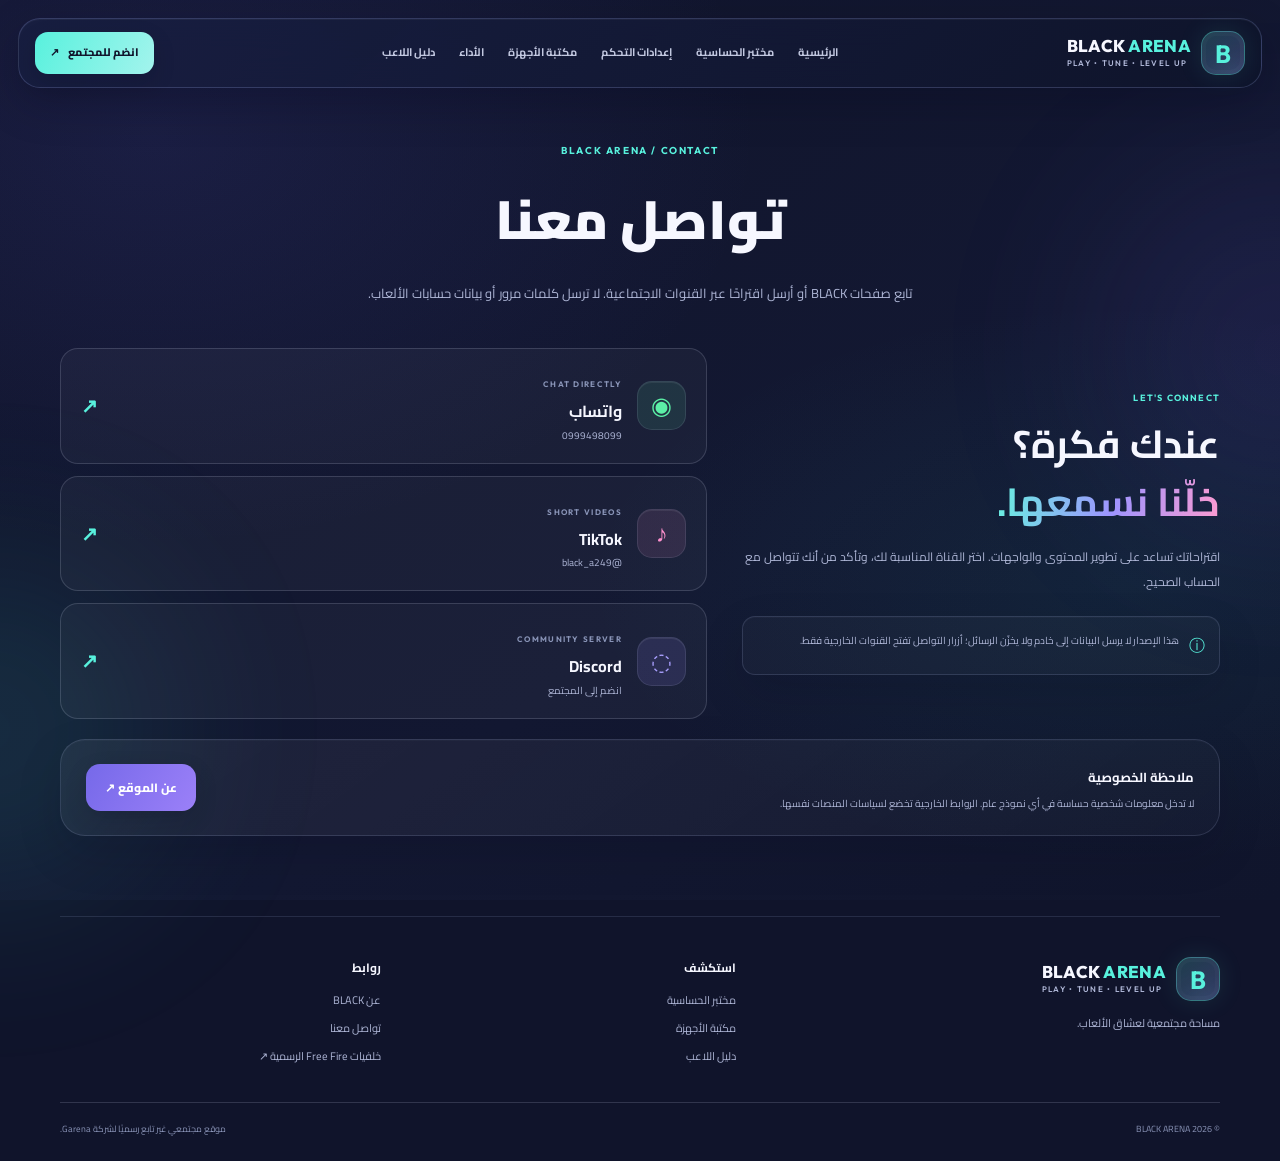
==== commit 0651a5b2: "Add files via upload" ====
--- a/contact.html
+++ b/contact.html
@@ -2,5 +2,5 @@
 <html lang="ar" dir="rtl">
 <head><meta charset="utf-8"><meta name="viewport" content="width=device-width, initial-scale=1"><meta name="theme-color" content="#11152e">
 <link rel="preconnect" href="https://fonts.googleapis.com"><link rel="preconnect" href="https://fonts.gstatic.com" crossorigin><link href="https://fonts.googleapis.com/css2?family=Cairo:wght@400;500;600;700;800;900&family=Outfit:wght@500;600;700;800;900&display=swap" rel="stylesheet"><link rel="stylesheet" href="style.css"><script src="script.js" defer></script><title>تواصل معنا — BLACK ARENA</title></head><body data-page="contact"><div class="page-glow glow-one"></div><div class="page-glow glow-two"></div><header class="site-header"><a class="brand" href="index.html"><span class="brand-mark"><b>B</b></span><span class="brand-copy"><strong>BLACK<span> ARENA</span></strong><small>PLAY • TUNE • LEVEL UP</small></span></a><button class="menu-toggle" aria-label="فتح القائمة" aria-expanded="false">☰</button><nav class="main-nav" aria-label="القائمة الرئيسية"><a href="index.html" data-nav="home">الرئيسية</a><a href="sensitivity.html" data-nav="sensitivity">مختبر الحساسية</a><a href="aim.html" data-nav="aim">إعدادات التحكم</a><a href="devices.html" data-nav="devices">مكتبة الأجهزة</a><a href="performance.html" data-nav="performance">الأداء</a><a href="guides.html" data-nav="guides">دليل اللاعب</a></nav><a class="header-cta" href="contact.html">انضم للمجتمع <span>↗</span></a></header><main class="inner-page wrap"><div class="page-hero"><span class="kicker">BLACK ARENA / CONTACT</span><h1>تواصل معنا</h1><p>تابع صفحات BLACK أو أرسل اقتراحًا عبر القنوات الاجتماعية. لا ترسل كلمات مرور أو بيانات حسابات الألعاب.</p></div>
-<section class="contact-layout"><div class="contact-copy"><span class="feature-tag">LET'S CONNECT</span><h2>عندك فكرة؟<br><span class="gradient-text">خلّنا نسمعها.</span></h2><p>اقتراحاتك تساعد على تطوير المحتوى والواجهات. اختر القناة المناسبة لك، وتأكد من أنك تتواصل مع الحساب الصحيح.</p><div class="contact-note"><span>ⓘ</span><p>هذا الإصدار لا يرسل البيانات إلى خادم ولا يخزّن الرسائل؛ أزرار التواصل تفتح القنوات الخارجية فقط.</p></div></div><div class="contact-cards"><a class="social-card social-whatsapp" href="https://wa.me/249999498099" target="_blank" rel="noopener noreferrer"><span class="social-icon">◉</span><div><small>CHAT DIRECTLY</small><h3>واتساب</h3><p>0999498099</p></div><b>↗</b></a><a class="social-card social-tiktok" href="https://www.tiktok.com/@black_a249?_r=1&_d=f36534k5eh95i8&sec_uid=MS4wLjABAAAAKTPJg4GLZUx3n8ylb9LvsB0ZUMlFi52IqfFSyag60JWUrMY03iT5cvW6ySjj3106&share_author_id=7316753272654676997&sharer_language=en&source=h5_m&u_code=ebk31dcdimb7fj&timestamp=1791975899&user_id=7316753272654676997&sec_user_id=MS4wLjABAAAAKTPJg4GLZUx3n8ylb9LvsB0ZUMlFi52IqfFSyag60JWUrMY03iT5cvW6ySjj3106&item_author_type=1&utm_source=copy&utm_campaign=client_share&utm_medium=android&share_iid=7656790949112858386&share_link_id=9d5d5c87-ab02-4333-8d28-c91edbd0590c&share_app_id=1233&ugbiz_name=ACCOUNT&ug_btm=b8727%2Cb7360&social_share_type=5&enable_checksum=1" target="_blank" rel="noopener noreferrer"><span class="social-icon">♪</span><div><small>SHORT VIDEOS</small><h3>TikTok</h3><p>@black_a249</p></div><b>↗</b></a><a class="social-card social-discord" href="https://discord.gg/MVJz4VVUH" target="_blank" rel="noopener noreferrer"><span class="social-icon">◌</span><div><small>COMMUNITY SERVER</small><h3>Discord</h3><p>انضم إلى المجتمع</p></div><b>↗</b></a></div></section>
+<section class="contact-layout"><div class="contact-copy"><span class="feature-tag">LET'S CONNECT</span><h2>عندك فكرة؟<br><span class="gradient-text">خلّنا نسمعها.</span></h2><p>اقتراحاتك تساعد على تطوير المحتوى والواجهات. اختر القناة المناسبة لك، وتأكد من أنك تتواصل مع الحساب الصحيح.</p><div class="contact-note"><span>ⓘ</span><p>هذا الإصدار لا يرسل البيانات إلى خادم ولا يخزّن الرسائل؛ أزرار التواصل تفتح القنوات الخارجية فقط.</p></div></div><div class="contact-cards"><a class="social-card social-whatsapp" href="https://wa.me/249999498099" target="_blank" rel="noopener noreferrer"><span class="social-icon">◉</span><div><small>CHAT DIRECTLY</small><h3>واتساب</h3><p>0999498099</p></div><b>↗</b></a><a class="social-card social-tiktok" href="https://www.tiktok.com/@black_a249" target="_blank" rel="noopener noreferrer"><span class="social-icon">♪</span><div><small>SHORT VIDEOS</small><h3>TikTok</h3><p>@black_a249</p></div><b>↗</b></a><a class="social-card social-discord" href="https://discord.gg/MVJz4VVUH" target="_blank" rel="noopener noreferrer"><span class="social-icon">◌</span><div><small>COMMUNITY SERVER</small><h3>Discord</h3><p>انضم إلى المجتمع</p></div><b>↗</b></a></div></section>
 <section class="official-source"><div><strong>ملاحظة الخصوصية</strong><p>لا تدخل معلومات شخصية حساسة في أي نموذج عام. الروابط الخارجية تخضع لسياسات المنصات نفسها.</p></div><a href="about.html" class="btn btn-secondary">عن الموقع ↗</a></section></main><footer class="site-footer compact-footer"><div class="footer-brand"><a class="brand" href="index.html"><span class="brand-mark"><b>B</b></span><span class="brand-copy"><strong>BLACK<span> ARENA</span></strong><small>PLAY • TUNE • LEVEL UP</small></span></a><p>مساحة مجتمعية لعشاق الألعاب.</p></div><div class="footer-links"><strong>استكشف</strong><a href="sensitivity.html">مختبر الحساسية</a><a href="devices.html">مكتبة الأجهزة</a><a href="guides.html">دليل اللاعب</a></div><div class="footer-links"><strong>روابط</strong><a href="about.html">عن BLACK</a><a href="contact.html">تواصل معنا</a><a href="https://ff.garena.com/en/wallpaper/" target="_blank" rel="noopener noreferrer">خلفيات Free Fire الرسمية ↗</a></div><div class="footer-bottom"><span>© <span data-year></span> BLACK ARENA</span><span>موقع مجتمعي غير تابع رسميًا لشركة Garena.</span></div></footer></body></html>
--- a/style.css
+++ b/style.css
@@ -5,3 +5,90 @@
 @media(max-width:780px){.wrap{width:min(100% - 30px,600px)}.site-header{width:calc(100% - 24px);margin-top:10px;padding:10px 12px;top:8px;flex-wrap:wrap}.brand-mark{width:39px;height:39px}.brand-copy strong{font-size:15px}.menu-toggle{display:block;margin-right:auto}.header-cta{display:none}.main-nav{display:none;order:5;width:100%;flex-direction:column;align-items:stretch;padding-top:9px;border-top:1px solid var(--line);gap:3px}.main-nav.open{display:flex}.main-nav a{font-size:12px;padding:10px 12px}.hero{grid-template-columns:1fr;gap:25px;padding-top:52px;padding-bottom:50px;min-height:unset}.hero-copy{order:1}.hero-art{order:2;width:min(100%,510px);margin:0 auto;padding:12px 9px 18px}.hero h1{font-size:clamp(42px,10vw,62px)}.hero-description{font-size:12px}.hero-image-frame{height:360px}.float-card-top{left:-3px;top:37px}.float-card-bottom{right:-2px;bottom:35px}.orbit-one{right:0}.orbit-two{right:-30px}.section{padding-top:55px;padding-bottom:50px}.section-heading{display:block}.section-heading>p{margin-top:13px}.feature-grid{grid-template-columns:1fr}.feature-card-large{grid-column:auto;display:flex}.feature-card-large .feature-visual{height:190px;min-height:190px}.feature-card-large .feature-content{align-self:auto}.feature-card-large .card-topline{grid-column:auto}.showcase{grid-template-columns:1fr;gap:25px;padding-bottom:55px}.showcase-image{height:270px}.community-band{flex-wrap:wrap;padding:23px;margin-bottom:55px}.community-band>div:nth-child(2){min-width:calc(100% - 90px)}.community-band .btn{width:100%}.site-footer{width:calc(100% - 30px);grid-template-columns:1fr 1fr;gap:25px}.footer-brand{grid-column:1/-1}.footer-bottom{flex-direction:column;gap:5px}.inner-page{padding-top:40px}.page-hero{margin-bottom:28px}.page-hero h1{font-size:38px}.tool-panel{padding:19px}.form-grid{grid-template-columns:1fr}.settings-results{grid-template-columns:repeat(2,1fr)}.setting-result:last-child{grid-column:1/-1}.two-col,.mini-grid,.device-grid,.performance-cards{grid-template-columns:1fr}.split-panel,.performance-hero,.guide-feature,.about-hero,.contact-layout{grid-template-columns:1fr;padding:20px;gap:22px}.hud-demo{height:270px}.device-toolbar{align-items:stretch;flex-direction:column}.search-box{max-width:none}.filter-pills{justify-content:flex-start}.device-card p{min-height:unset}.fps-visual>strong{text-align:left}.guide-feature>img{height:220px}.guide-grid{grid-template-columns:1fr}.guide-card p{min-height:unset}.about-emblem{min-height:180px}.about-hero h2{font-size:29px}.contact-copy{padding:0}.contact-copy h2{font-size:34px}.official-source{align-items:flex-start;flex-direction:column}.official-source .btn{width:100%}}
 @media(max-width:390px){.hero-image-frame{height:300px}.float-card{padding:9px 10px}.float-card strong{font-size:9px}.float-card small{font-size:7px}.settings-results{gap:7px}.setting-result{padding:12px 10px}.setting-result strong{font-size:22px}.feature-content{padding:17px}.site-footer{grid-template-columns:1fr}.footer-brand{grid-column:auto}.footer-links{gap:6px}}
 @media(prefers-reduced-motion:reduce){*,*::before,*::after{scroll-behavior:auto!important;animation-duration:.01ms!important;animation-iteration-count:1!important;transition-duration:.01ms!important}}
+
+
+/* BLACK ARENA refinement layer — preserves the original midnight / cyan / violet palette. */
+:root {
+  --line: rgba(220,229,255,.16);
+  --radius: 24px;
+  --shadow: 0 24px 70px rgba(2,5,24,.34);
+}
+[hidden] { display: none !important; }
+::selection { color: #10142b; background: var(--cyan); }
+:focus-visible { outline: 2px solid var(--cyan); outline-offset: 4px; }
+.site-header {
+  border-color: rgba(175,190,255,.2);
+  background: linear-gradient(135deg, rgba(24,30,65,.92), rgba(15,20,43,.9));
+  box-shadow: 0 15px 44px rgba(2,5,24,.24), inset 0 1px 0 rgba(255,255,255,.045);
+}
+.brand-mark {
+  border: 1px solid rgba(88,241,221,.34);
+  box-shadow: inset 0 0 0 4px rgba(255,255,255,.025), 0 0 26px rgba(88,241,221,.1);
+  position: relative;
+  overflow: hidden;
+}
+.brand-mark:after {
+  content: "";
+  position: absolute;
+  inset: auto -15% -45% 20%;
+  height: 65%;
+  background: rgba(88,241,221,.14);
+  filter: blur(12px);
+  transform: rotate(-24deg);
+  pointer-events: none;
+}
+.main-nav a { transition: color .2s ease, background .2s ease, transform .2s ease; }
+.main-nav a:hover { transform: translateY(-1px); }
+.main-nav a.active { box-shadow: inset 0 0 0 1px rgba(88,241,221,.12); }
+.header-cta, .btn { box-shadow: 0 8px 22px rgba(3,8,27,.16); transition: transform .22s ease, box-shadow .22s ease, filter .22s ease; }
+.header-cta:hover, .btn:hover { transform: translateY(-2px); filter: brightness(1.06); box-shadow: 0 14px 30px rgba(3,8,27,.26); }
+.feature-card, .info-card, .device-card, .guide-card, .tool-panel, .showcase, .community-band,
+.split-panel, .performance-hero, .guide-feature, .about-hero, .contact-note, .official-source {
+  border-color: rgba(195,207,255,.15);
+  box-shadow: 0 18px 46px rgba(1,5,22,.13), inset 0 1px 0 rgba(255,255,255,.025);
+}
+.feature-card, .info-card, .device-card, .guide-card, .social-card {
+  transition: transform .25s ease, border-color .25s ease, box-shadow .25s ease, background .25s ease;
+}
+.feature-card:hover, .info-card:hover, .device-card:hover, .guide-card:hover {
+  border-color: rgba(88,241,221,.35);
+  box-shadow: 0 22px 48px rgba(1,5,22,.24), 0 0 0 1px rgba(88,241,221,.035);
+}
+.feature-card .info-icon, .info-icon, .guide-symbol, .social-icon, .panel-symbol {
+  border: 1px solid rgba(220,229,255,.11);
+  box-shadow: inset 0 1px 0 rgba(255,255,255,.07);
+}
+input, select {
+  min-height: 48px;
+  border-color: rgba(195,207,255,.2) !important;
+  transition: border-color .2s ease, box-shadow .2s ease, background .2s ease;
+}
+input:focus, select:focus {
+  border-color: rgba(88,241,221,.65) !important;
+  box-shadow: 0 0 0 3px rgba(88,241,221,.09);
+  outline: none;
+}
+.btn:disabled { opacity: .72; cursor: wait; transform: none; }
+.setting-track { overflow: hidden; }
+.setting-track i { transition: width .65s cubic-bezier(.2,.75,.25,1); }
+.settings-results.results-ready .setting-result {
+  animation: resultRise .45s both;
+}
+.settings-results.results-ready .setting-result:nth-child(2) { animation-delay: .04s; }
+.settings-results.results-ready .setting-result:nth-child(3) { animation-delay: .08s; }
+.settings-results.results-ready .setting-result:nth-child(4) { animation-delay: .12s; }
+.settings-results.results-ready .setting-result:nth-child(5) { animation-delay: .16s; }
+@keyframes resultRise { from { opacity: .45; transform: translateY(7px); } to { opacity: 1; transform: translateY(0); } }
+.no-results { background: rgba(255,255,255,.025); }
+.site-footer { border-top-color: rgba(195,207,255,.13); }
+.social-card:hover { box-shadow: 0 15px 30px rgba(1,5,22,.2); }
+@media (max-width: 780px) {
+  .site-header { border-radius: 19px; }
+  .main-nav { padding-top: 12px; }
+  .main-nav a { border-radius: 12px; }
+  .main-nav a.active { background: rgba(88,241,221,.09); }
+  .feature-card, .info-card, .device-card, .guide-card { transform: none; }
+}
+@media (prefers-reduced-motion: reduce) {
+  .settings-results.results-ready .setting-result { animation: none; }
+}
